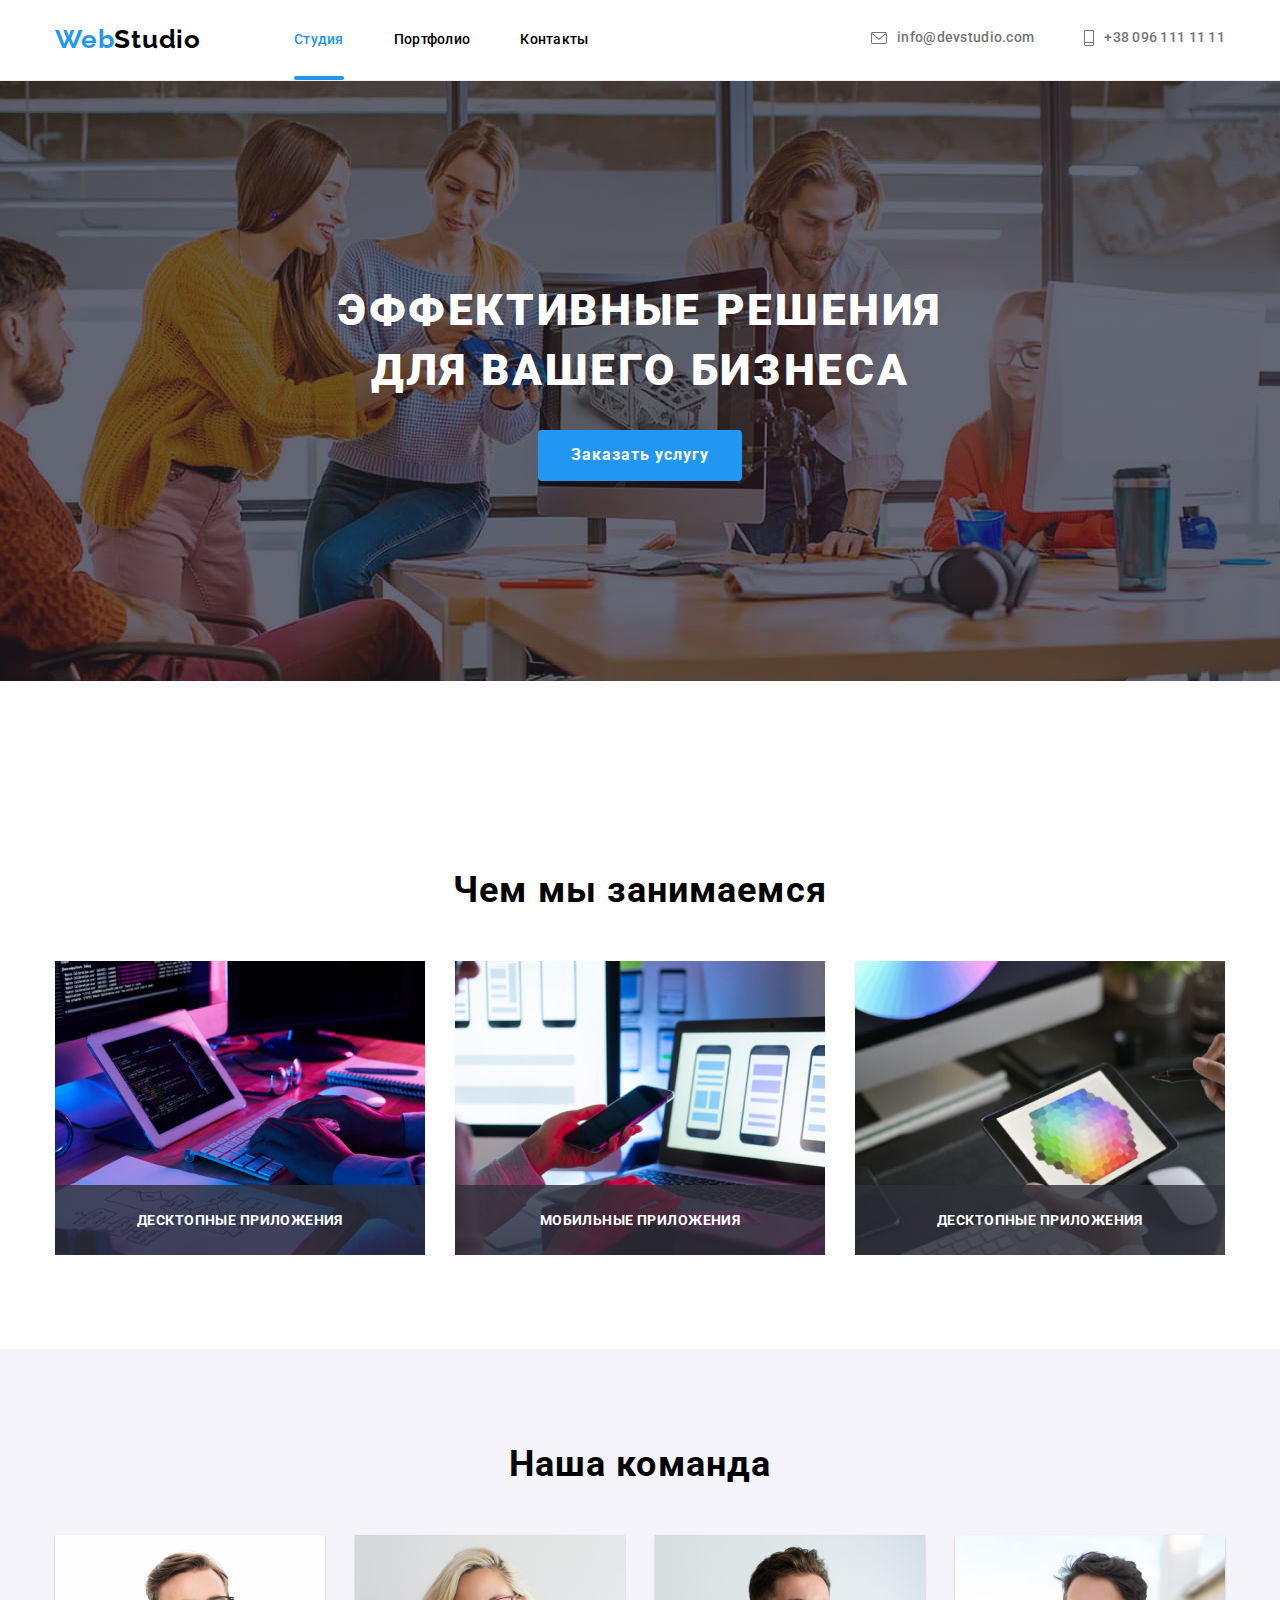
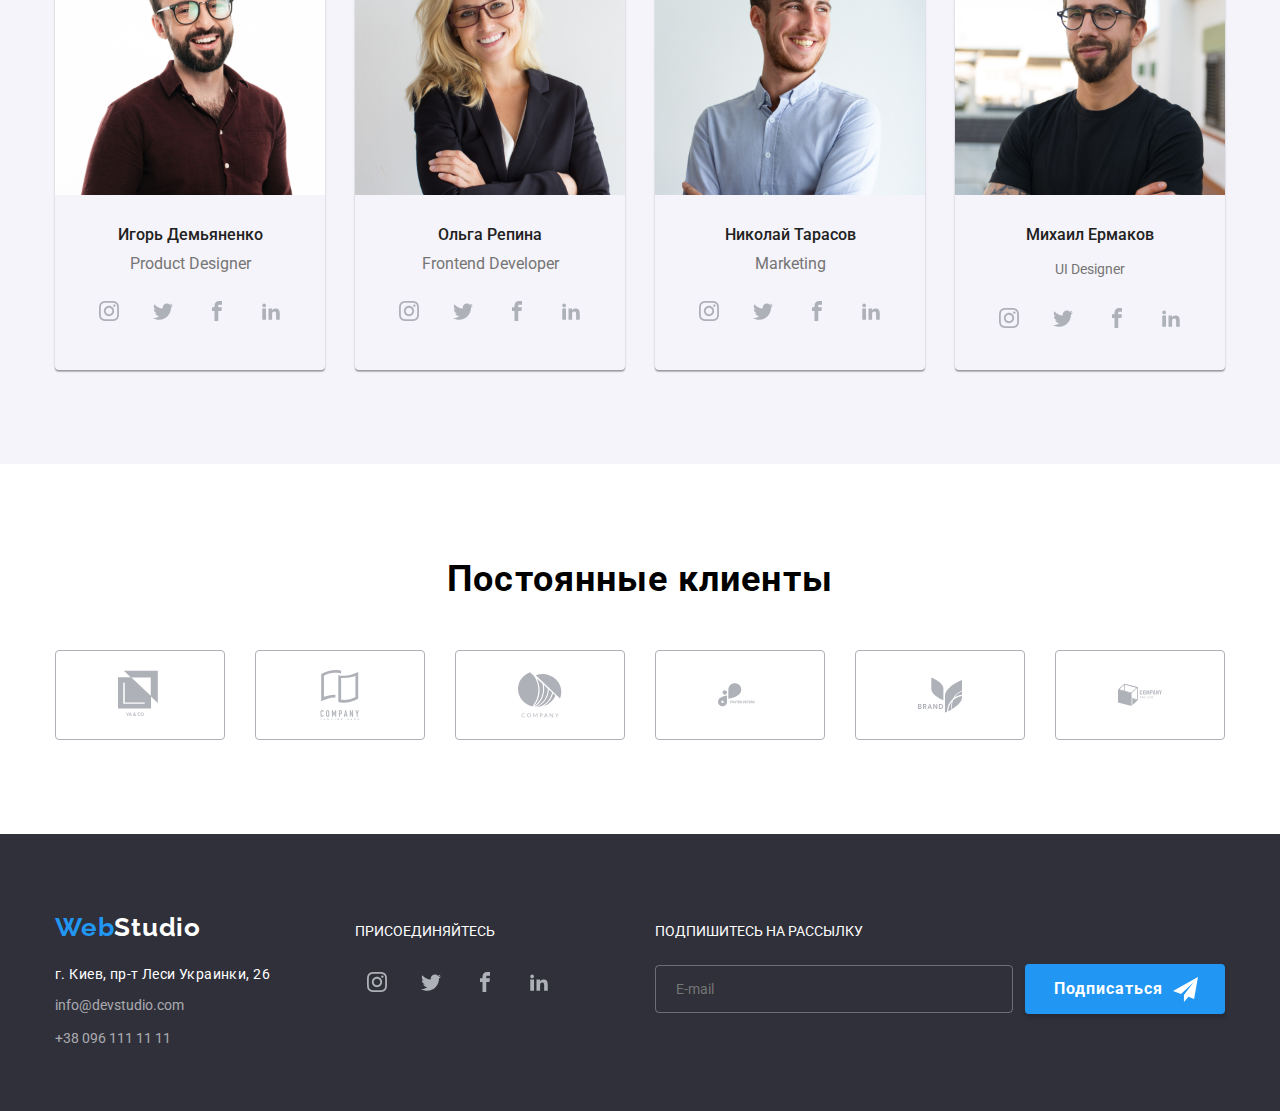
==== index.html @ 6d21599f "грамматика" ====
<!DOCTYPE html>
<html lang="ru">
  <head>
    <meta charset="UTF-8" />
    <meta name="viewport" content="width=device-width, initial-scale=1.0" />
    <title>Document</title>

    <link
      href="https://fonts.googleapis.com/css2?family=Raleway:wght@700&family=Roboto:wght@400;500;700;900&display=swap"
      rel="stylesheet"
    />

    <link
      rel="stylesheet"
      href="https://cdnjs.cloudflare.com/ajax/libs/modern-normalize/1.0.0/modern-normalize.min.css"
    />
    <link rel="stylesheet" href="css/styles.css" />
  </head>

  <body class="page">
    <!--Шапка сайта-->
    <header class="page-header">
      <div class="container flexbox">
        <nav class="main-nav">
          <a href="./index.html" class="logo"
            ><span class="logo-header">Web</span>Studio</a
          >

          <ul class="site-nav list">
            <li class="item">
              <a href="./index.html" class="link current">Студия</a>
            </li>
            <li class="item">
              <a href="./portfolio.html" class="link">Портфолио</a>
            </li>
            <li class="item"><a href="" class="link">Контакты</a></li>
          </ul>
        </nav>

        <ul class="site-info list">
          <li class="item">
            <a href="mailto:info@devstudio.com" class="link post">
              <svg class="icon-e-mail">
                <use href="./css/svg-icons/symbol-defs.svg#icon-post"></use>
              </svg>
              info@devstudio.com
            </a>
          </li>
          <li class="item">
            <a href="tel:+38-096-111-11-11" class="link telephon">
              <svg class="tel-number">
                <use href="./css/svg-icons/symbol-defs.svg#icon-telefon"></use>
              </svg>
              +38 096 111 11 11
            </a>
          </li>
        </ul>
      </div>
    </header>

    <div class="container"></div>

    <!--Герой-->
    <div class="hero-bg">
      <section class="hero">
        <h1 class="hero-title">
          Эффективные решения <br />
          для вашего бизнеса
        </h1>
        <button data-modal-open type="button" class="button">
          Заказать услугу
        </button>
      </section>
    </div>

    <!--Преимущества-->
    <section class="section feature">
      <div class="container">
        <h2 class="section-title hidden">Особенности</h2>

        <ul class="list feature-list flexbox">
          <li class="item description icon-antenna">
            <h3 class="title">Внимание к деталям</h3>
            <p class="text">
              Идейные соображения, а также начало повседневной работы по
              формированию позиции
            </p>
          </li>
          <li class="item description icon-clock">
            <h3 class="title">Пунктуальность</h3>
            <p class="text">
              Задача организации, в особенности же рамки и место обучения кадров
              влечет за собой.
            </p>
          </li>
          <li class="item description icon-diagram">
            <h3 class="title">Планирование</h3>
            <p class="text">
              Равным образом консультация с широким активом в значительной
              степени обуславливает.
            </p>
          </li>
          <li class="item description icon-astronaut">
            <h3 class="title">Современные технологии</h3>
            <p class="text">
              Значимость этих проблем настолько очевидна, что реализация
              плановых заданий
            </p>
          </li>
        </ul>
      </div>
    </section>

    <!--Работники-->
    <section class="section work">
      <div class="container">
        <h2 class="section-title our-work">Чем мы занимаемся</h2>
        <ul class="list flexbox content-box">
          <li class="work-photo">
            <article class="product">
              <div class="product-thumb">
                <img
                  src="./images/box1.jpg"
                  alt="Человек за ноутбуком"
                  width="370"
                />
                <div class="work-actions">
                  <p class="work-style">десктопные приложения</p>
                </div>
              </div>
            </article>
          </li>
          <li class="work-photo">
            <article class="product">
              <div class="product-thumb">
                <img
                  src="./images/box2.jpg"
                  alt="Человек с мобильным приложением"
                  width="370"
                />
                <div class="work-actions">
                  <p class="work-style">мобильные приложения</p>
                </div>
              </div>
            </article>
          </li>
          <li class="work-photo">
            <article class="product">
              <div class="product-thumb">
                <img
                  src="./images/box3.jpg"
                  alt="Человек с планшетом"
                  width="370"
                />
                <div class="work-actions">
                  <p class="work-style">десктопные приложения</p>
                </div>
              </div>
            </article>
          </li>
        </ul>
      </div>
    </section>

    <section class="section team">
      <div class="container">
        <h2 class="section-title">Наша команда</h2>
        <ul class="list feature-list-workers flexbox">
          <li class="item">
            <img src="./images/Igor.png" alt="Фото Игоря" width="270" />
            <h3 class="title">Игорь Демьяненко</h3>
            <p class="text">Product Designer</p>
            <ul class="list flexbox social-list">
              <li class="item">
                <a href="" class="link" aria-label="instagram">
                  <svg class="icon">
                    <use
                      href="./css/social-svg/symbol-defs.svg#icon-instagram"
                    ></use>
                  </svg>
                </a>
              </li>

              <li class="item">
                <a href="" class="link" aria-label="instagram">
                  <svg class="icon">
                    <use
                      href="./css/social-svg/symbol-defs.svg#icon-twitter"
                    ></use>
                  </svg>
                </a>
              </li>

              <li class="item">
                <a href="" class="link" aria-label="instagram">
                  <svg class="icon">
                    <use
                      href="./css/social-svg/symbol-defs.svg#icon-facebook"
                    ></use>
                  </svg>
                </a>
              </li>
              <li class="item">
                <a href="" class="link" aria-label="instagram">
                  <svg class="icon">
                    <use
                      href="./css/social-svg/symbol-defs.svg#icon-linkedin2"
                    ></use>
                  </svg>
                </a>
              </li>
            </ul>
          </li>

          <li class="item">
            <img src="./images/Olga.png" alt="Фото Ольги" width="270" />
            <h3 class="title">Ольга Репина</h3>
            <p class="text workers">Frontend Developer</p>
            <ul class="list flexbox social-list">
              <li class="item">
                <a href="" class="link icons" aria-label="instagram">
                  <svg class="icon">
                    <use
                      href="./css/social-svg/symbol-defs.svg#icon-instagram"
                    ></use>
                  </svg>
                </a>
              </li>

              <li class="item">
                <a href="" class="link" aria-label="instagram">
                  <svg class="icon">
                    <use
                      href="./css/social-svg/symbol-defs.svg#icon-twitter"
                    ></use>
                  </svg>
                </a>
              </li>

              <li class="item">
                <a href="" class="link" aria-label="instagram">
                  <svg class="icon">
                    <use
                      href="./css/social-svg/symbol-defs.svg#icon-facebook"
                    ></use>
                  </svg>
                </a>
              </li>
              <li class="item">
                <a href="" class="link" aria-label="instagram">
                  <svg class="icon">
                    <use
                      href="./css/social-svg/symbol-defs.svg#icon-linkedin2"
                    ></use>
                  </svg>
                </a>
              </li>
            </ul>
          </li>

          <li class="item">
            <img src="./images/Nikolaj.png" alt="Фото Николая" width="270" />
            <h3 class="title">Николай Тарасов</h3>
            <p class="text">Marketing</p>
            <ul class="list flexbox social-list">
              <li class="item">
                <a href="" class="link" aria-label="instagram">
                  <svg class="icon">
                    <use
                      href="./css/social-svg/symbol-defs.svg#icon-instagram"
                    ></use>
                  </svg>
                </a>
              </li>

              <li class="item">
                <a href="" class="link" aria-label="instagram">
                  <svg class="icon">
                    <use
                      href="./css/social-svg/symbol-defs.svg#icon-twitter"
                    ></use>
                  </svg>
                </a>
              </li>

              <li class="item">
                <a href="" class="link" aria-label="instagram">
                  <svg class="icon">
                    <use
                      href="./css/social-svg/symbol-defs.svg#icon-facebook"
                    ></use>
                  </svg>
                </a>
              </li>
              <li class="item">
                <a href="" class="link" aria-label="instagram">
                  <svg class="icon">
                    <use
                      href="./css/social-svg/symbol-defs.svg#icon-linkedin2"
                    ></use>
                  </svg>
                </a>
              </li>
            </ul>
          </li>

          <li class="item">
            <img src="./images/Mihail.png" alt="Фото Михаила" width="270" />
            <h3 class="title">Михаил Ермаков</h3>
            <p>UI Designer</p>
            <ul class="list flexbox social-list">
              <li class="item">
                <a href="" class="link" aria-label="instagram">
                  <svg class="icon">
                    <use
                      href="./css/social-svg/symbol-defs.svg#icon-instagram"
                    ></use>
                  </svg>
                </a>
              </li>

              <li class="item">
                <a href="" class="link" aria-label="instagram">
                  <svg class="icon">
                    <use
                      href="./css/social-svg/symbol-defs.svg#icon-twitter"
                    ></use>
                  </svg>
                </a>
              </li>

              <li class="item">
                <a href="" class="link" aria-label="instagram">
                  <svg class="icon">
                    <use
                      href="./css/social-svg/symbol-defs.svg#icon-facebook"
                    ></use>
                  </svg>
                </a>
              </li>
              <li class="item">
                <a href="" class="link" aria-label="instagram">
                  <svg class="icon">
                    <use
                      href="./css/social-svg/symbol-defs.svg#icon-linkedin2"
                    ></use>
                  </svg>
                </a>
              </li>
            </ul>
          </li>
        </ul>
      </div>
    </section>

    <!--логотипы клиентов-->
    <section class="section clients">
      <div class="container">
        <h2 class="section-title our-work">Постоянные клиенты</h2>
        <ul class="list flexbox clients-list">
          <li class="item">
            <a href="" class="link">
              <svg class="icon" width="44" height="50">
                <use href="./css/svg-icons/symbol-defs.svg#icon-yaco1"></use>
              </svg>
            </a>
          </li>

          <li class="item">
            <a href="" class="link">
              <svg class="icon" width="44" height="50">
                <use
                  href="./css/svg-icons/symbol-defs.svg#icon-tagline-here2"
                ></use>
              </svg>
            </a>
          </li>

          <li class="item">
            <a href="" class="link">
              <svg class="icon" width="44" height="50">
                <use href="./css/svg-icons/symbol-defs.svg#icon-company3"></use>
              </svg>
            </a>
          </li>

          <li class="item">
            <a href="" class="link">
              <svg class="icon" width="44" height="50">
                <use
                  href="./css/svg-icons/symbol-defs.svg#icon-foster-peters4"
                ></use>
              </svg>
            </a>
          </li>

          <li class="item">
            <a href="" class="link">
              <svg class="icon" width="44" height="50">
                <use href="./css/svg-icons/symbol-defs.svg#icon-brand5"></use>
              </svg>
            </a>
          </li>

          <li class="item">
            <a href="" class="link">
              <svg class="icon" width="44" height="50">
                <use
                  href="./css/svg-icons/symbol-defs.svg#icon-tag-line6"
                ></use>
              </svg>
            </a>
          </li>
        </ul>
      </div>
    </section>

    <!-- Футер -->
    <footer class="page-footer">
      <div class="container flexbox">
        <div class="footer-info">
          <a class="link footer-logo" href="./index.html"
            ><span class="logo-header">Web</span>Studio</a
          >

          <address class="footer-address">
            <p class="adres">г. Киев, пр-т Леси Украинки, 26</p>

            <ul class="adres-nav list">
              <li class="item">
                <a href="info@devstudio.com" class="link">info@devstudio.com</a>
              </li>
              <li class="item">
                <a href="tel:+38-096-111-11-11" class="link"
                  >+38 096 111 11 11</a
                >
              </li>
            </ul>
          </address>
        </div>

        <div class="footer-social">
          <p class="text">присоединяйтесь</p>
          <ul class="list flexbox social-list">
            <li class="item">
              <a href="" class="link" aria-label="instagram">
                <svg class="icon">
                  <use
                    href="./css/social-svg/symbol-defs.svg#icon-instagram"
                  ></use>
                </svg>
              </a>
            </li>

            <li class="item">
              <a href="" class="link" aria-label="instagram">
                <svg class="icon">
                  <use
                    href="./css/social-svg/symbol-defs.svg#icon-twitter"
                  ></use>
                </svg>
              </a>
            </li>

            <li class="item">
              <a href="" class="link" aria-label="instagram">
                <svg class="icon">
                  <use
                    href="./css/social-svg/symbol-defs.svg#icon-facebook"
                  ></use>
                </svg>
              </a>
            </li>
            <li class="item">
              <a href="" class="link" aria-label="instagram">
                <svg class="icon">
                  <use
                    href="./css/social-svg/symbol-defs.svg#icon-linkedin2"
                  ></use>
                </svg>
              </a>
            </li>
          </ul>
        </div>

        <div class="footer-sighning">
          <p class="text subscription">подпишитесь на рассылку</p>
          <div class="form-footer">
            <div class="form-window">
              <label for="mail" class="form-label-footer"></label>
              <input
                type="email"
                name="mail"
                id="mail"
                placeholder="E-mail"
                class="form-input-footer"
              />
            </div>

            <div class="form-button">
              <button type="button" class="sign-in-button">
                Подписаться
                <svg class="form-button-icon" width="24" height="24">
                  <use
                    href="./css/svg-icons/symbol-defs-vect.svg#icon-icon-send"
                  ></use>
                </svg>
              </button>
            </div>
          </div>
        </div>
      </div>
    </footer>

    <div class="backdrop is-hidden" data-modal>
      <div class="modal">
        <form class="form js-speaker-form">
          <p class="modal-top">Oставьте свои данные, мы вам перезвоним</p>
          <div class="form-field">
            <label for="name" class="form-label">Имя</label>
            <input class="form-input" type="text" name="name" id="name" />
            <svg class="icon-modal" width="18" height="18">
              <use
                href="./css/svg-icons/symbol-defs-vect.svg#icon-Vector"
              ></use>
            </svg>
          </div>

          <div class="form-field">
            <label for="tel" class="form-label">Телефон</label>
            <input class="form-input" type="tel" name="tel" id="tel" />
            <svg class="icon-modal" width="18" height="18">
              <use
                href="./css/svg-icons/symbol-defs-vect.svg#icon-Vector-1"
              ></use>
            </svg>
          </div>

          <div class="form-field">
            <label for="mail" class="form-label">Почта</label>
            <input class="form-input" type="email" name="mail" id="email" />
            <svg class="icon-modal" width="18" height="18">
              <use
                href="./css/svg-icons/symbol-defs-vect.svg#icon-Vector-2"
              ></use>
            </svg>
          </div>

          <div class="form-field">
            <label for=" ">Комментарий</label>
            <textarea
              class="modal-form-textarea form-input"
              name="comment"
              id="comment"
              rows="10"
              placeholder="Введите текст"
            ></textarea>
          </div>

          <div class="policy-style" checkbox>
            <input type="checkbox" name="" id="policy" />
            <label class="form-label" for="policy"
              >Соглашаюсь с рассылкой и принимаю
              <a class="modal-link" href="">Условия договора</a>
              <span class="check-box"></span>
            </label>
          </div>

          <div class="mod-but">
            <button class="button-modal" type="submit">Отправить</button>
          </div>
        </form>
        <button class="button" data-modal-close>
          <svg class="icon" width="11" height="11">
            <use
              href="./css/svg-icons/symbol-defs-close.svg#icon-close-black-18dp-2-1"
            ></use>
          </svg>
        </button>
      </div>
    </div>

    <script src="./js/modal.js"></script>
  </body>
</html>
---- css/styles.css ----
:root {
  --primary-text-color: #757575;
  --title-text-color: #000000;
  --accent-color: #2196f3;
  --main-title-text-color: #ffffff;
  --button-color-secondary: #212121;
  --button-bg-color: #f5f4fa;
  --footer-bg-color: #2f303a;
  --client-logo: #afb1b8;
  --border-color: #eeccee;
  --timing-function: cubic-bezier(0.4, 0, 0.2, 1);
}

body {
  color: var(--primary-text-color);
  background-color: var(--main-title-text-color);

  font-family: Roboto, sans-serif;
  font-size: 14px;
  line-height: 1.71;
}

ul {
  list-style: none;
}

*,
::after,
::before {
  box-sizing: border-box;
}

/* цвет основного текста #000 */

/* вторичный цвет текста #757575 */

/* белый #FFFFFF  */

/* акцент #2196F3 */

/* вторичный цвет фона #F5F4FA */

.container {
  margin-left: auto;
  margin-right: auto;
  width: 1200px;
  /* outline: 2px solid tomato; */
  padding-left: 15px;
  padding-right: 15px;
}

/* .container .main-nav {
  padding-top: 24px;
  padding-bottom: 25px;
} */
.flexbox {
  display: flex;
}
/* Page header */

.page-header {
  background-color: #fff;
  font-weight: 500;
  line-height: 1.14;
  letter-spacing: 0.02em;
  border-bottom: 1px solid #ececec;
}

.page-header .flexbox {
  justify-content: flex-end;
  align-items: center;
}

/* Main nav */

.main-nav {
  display: flex;
  align-items: center;
  margin-right: auto;
}

/* Logo */

.logo {
  color: var(--title-text-color);
  font-family: Raleway, cursive;

  font-weight: 700;
  font-size: 26px;
  line-height: 1.2;
  letter-spacing: 0.03em;
  text-decoration: none;
}
.logo-header {
  color: var(--accent-color);
}

.logo {
  margin-right: 93px;
}

button {
  font-family: inherit;
}
/* навигация по сайту */

.site-nav {
  display: flex;
}

.main-nav {
  display: flex;
}

.site-nav .link {
  color: var(--title-text-color);

  font-style: 400;
  font-weight: 500;
  font-size: 14px;
  line-height: 1.14;
  letter-spacing: 0.02em;
  text-decoration: none;

  display: block;
  padding-top: 32px;
  padding-bottom: 32px;

  position: relative;
}

.site-info .link {
  color: var(--primary-text-color);
  text-decoration: none;
}

.site-nav {
  display: flex;
}

.site-nav .item {
  margin-right: 50px;
}

.site-nav .item:last-child {
  margin-right: 0px;
}

/* Подстветка текущей страницы */
.site-nav .link.current {
  color: var(--accent-color);
}

.site-info .list {
  padding: 0;
  margin: 0;
  list-style: none;
}

.site-info {
  display: flex;
}

.site-info .item {
  margin-right: 50px;
}

.site-info .item:last-child {
  margin-left: 0px;
  margin-right: 0;
}
/* Hero */

.hero {
  text-align: center;
  display: flex;
  flex-direction: column;
  align-items: center;
  justify-content: center;

  /* background-color: var(--footer-bg-color); */

  text-transform: uppercase;
}

.hero-bg .hero {
  background-image: linear-gradient(
      to right,
      rgba(47, 48, 58, 0.4),
      rgba(47, 48, 58, 0.4)
    ),
    url(../css/css-images/Img-hover.jpg);
  background-repeat: no-repeat;
  background-position: center;
  height: 600px;
  max-width: 1600px;
  margin-right: auto;
  margin-left: auto;
}

.hero-title {
  color: var(--main-title-text-color);

  font-style: 400;
  font-weight: 900;
  font-size: 44px;
  line-height: 1.36;
  text-align: center;
  letter-spacing: 0.06em;

  margin-top: 0;
  margin-bottom: 30px;
}

/* Section */

/* подсветка синим при наведении */
.site-nav .link:hover,
.site-nav .link:focus,
.site-info .link:hover,
.site-info .link:focus,
.adres-nav .link:hover,
.adres-nav .link:focus {
  color: var(--accent-color);
}

.team {
  padding-top: 93px;
  padding-bottom: 94px;
}

.section-title {
  color: var(--title-text-color);

  font-weight: 700;
  font-size: 36px;
  line-height: 1.17;
  text-align: center;
  letter-spacing: 0.03em;

  margin-bottom: 50px;
  margin-top: 0;
}

.section-links {
  color: var(--title-text-color);

  font-weight: 700;
  font-size: 18px;
  line-height: 2;
  letter-spacing: 0.06em;
}

img {
  display: block;
  max-width: 100%;
  height: auto;
}

.work {
  font-style: normal;
  font-weight: normal;
  font-size: 16px;
  line-height: 1.88;
  letter-spacing: 0.03em;

  /* padding-top: 93px; */
  /* padding-bottom: 94px; */
}

.content-box .work-photo {
  flex-basis: calc((100% - 3 * 30px) / 3);
  margin-right: 30px;
}

.our-work {
  margin-bottom: 50px;
}
.content-box .work-photo:not(:last-child) {
  margin-right: 30px;
}
/* Features */

.feature-list .title {
  color: var(--title-text-color);

  font-weight: 700;
  font-size: 14px;
  line-height: 1.14;
  letter-spacing: 0.03em;

  /* margin-top: 0;
  margin-bottom: 10; */
}

.feature-list .link {
  color: var(--primary-text-color);
}

.feature-list .text {
  font-size: 14px;
  line-height: 1.7;
  letter-spacing: 0.03em;
}

.section.feature {
  padding-top: 94px;
  padding-bottom: 0;
}

.feature-list .item {
  flex-basis: calc((100% - 3 * 30px) / 4);
}

.feature-list .title {
  margin-top: 30px;
  margin-bottom: 10px;
}

.feature-list .item:not(:last-child) {
  margin-right: 30px;
}

/* Кнопка */

.button {
  color: var(--main-title-text-color);
  background-color: var(--accent-color);

  font-weight: 700;
  font-size: 16px;
  line-height: 1.8;
  text-align: center;
  letter-spacing: 0.06em;
  text-decoration: none;

  border-radius: 4px;
  padding: 10px 32px;
  min-width: 200;
  border: 1px solid transparent;
}

/* Кнопки на странице Портфолио */
.button.link {
  color: var(--button-color-secondary);
  background-color: var(--button-bg-color);

  font-weight: 500;
  font-size: 16px;
  line-height: 1.6;
  text-align: center;
  letter-spacing: 0.03em;
  cursor: pointer;
}

/* Наша команда */

.section.team {
  text-align: center;
}

.team {
  background-color: var(--button-bg-color);
}

.button.link:hover,
.button.link:focus,
.button-modal.link:hover,
.button-modal.link:focus {
  color: var(--main-title-text-color);
  background-color: var(--accent-color);
}

/* Фуутер */

.footer-contacts .link {
  display: inline-block;
  /* margin-top: 9px; */
  color: rgba(255, 255, 255, 0.6);
}

.page-footer {
  background-color: var(--footer-bg-color);
  padding-top: 60px;
  padding-bottom: 60px;
}

.page-footer .flexbox {
  align-items: baseline;
}

.footer-logo {
  color: var(--main-title-text-color);
  font-family: Raleway, cursive;
  font-weight: 700;
  font-size: 26px;
  line-height: 1.2;
  letter-spacing: 0.03em;
  text-decoration: none;
}

.logo-header {
  color: var(--accent-color);
}

.footer-address .adres {
  color: var(--main-title-text-color);
  font-weight: normal;
  font-size: 14px;
  line-height: 21px;
  letter-spacing: 0.03em;
  font-style: normal;
}

.adres-nav .link {
  color: rgba(255, 255, 255, 0.6);
  text-decoration: none;
  font-style: normal;
}

.adres-nav .item {
  margin-top: 9px;
}

.hidden {
  display: none;
}

.footer-address {
  margin-top: 20px;
  font-style: normal;
}

.footer-info {
  width: 270px;
  margin-right: 70px;
}

.footer-address .link {
  display: inline-block;
  /* margin-top: 9px; */
}

.footer-address .text {
  margin: 0;
}

.footer-address .adres {
  margin: 0;
}
/* Portfolio */

.portfolio-nav {
  display: flex;
  justify-content: center;
  margin-bottom: 50px;
}

.buttoms {
  margin-bottom: 50px;
}

.section.buttoms {
  padding-top: 0;
  padding-bottom: 0;
}

.portfol {
  display: flex;
  flex-wrap: wrap;
}

.portfol-link {
  padding: 0;
  margin: 0;
  list-style: none;
}

.portfol .item {
  flex-basis: calc((100% - 2 * 30px) / 3);
  margin-right: 30px;
  margin-bottom: 30px;
}

.card-content {
  padding: 20px 24px;
  border-right: 1px solid #eeeeee;
  border-bottom: 1px solid #eeeeee;
  border-left: 1px solid #eeeeee;
}

.section {
  padding-top: 94px;
  padding-bottom: 94px;
}

.portfol .item:nth-child(3n) {
  margin-right: 0;
}

.list {
  padding: 0;
  margin: 0;
  list-style: none;
}

.portfolio-nav .item:not(:last-child) {
  margin-right: 8px;
}

.portfol .text {
  margin: 0;
  color: var(--second-text-color);
  font-size: 16px;
  line-height: 1.87;
}

.portfol .section-links {
  margin-top: 0;
  margin-bottom: 4px;
  color: var(--button-color-secondary);
  font-size: 18px;
  line-height: 2;
  letter-spacing: 0.06em;
}

/* Оформительный контент */
.item.description::before {
  display: block;
  content: "";
  height: 120px;
  background-size: 70px;
  background-repeat: no-repeat;
  background-position: center;
  background-color: var(--button-bg-color);
}

.icon-antenna::before {
  background-image: url(../css/svg-icons/antenna.svg);
}

.icon-clock::before {
  background-image: url(../css/svg-icons/clock.svg);
}

.icon-diagram::before {
  background-image: url(../css/svg-icons/diagram.svg);
}

.icon-astronaut::before {
  background-image: url(../css/svg-icons/astronaut.svg);
}

.post {
  display: inline-flex;
  align-items: center;
}
.icon-e-mail {
  width: 16px;
  height: 12px;
  fill: var(--primary-text-color);
  margin-right: 10px;
}

.site-info .post:hover .icon-e-mail {
  fill: var(--accent-color);
}

.telephon {
  display: inline-flex;
  align-items: center;
}

.tel-number {
  width: 10px;
  height: 16px;
  fill: var(--primary-text-color);
  margin-right: 10px;
}

.site-info .telephon:hover .tel-number {
  fill: var(--accent-color);
}

/* Наши клиенты */

.clients-list .link {
  display: flex;
  justify-content: center;
  align-items: center;
  height: 90px;
  border: 1px solid #afb1b8;
  border-radius: 4px;
}

.clients-list .link:hover,
.clients-list .link:focus {
  border-color: var(--accent-color);
}

.icon {
  --color1: var(--client-logo);
}

.icon:hover {
  --color2: var(--accent-color);
  --color1: var(--accent-color);
}

.feature-list .item:not(:last-child),
.examples-list .item:not(:last-child),
.team .item:not(:last-child),
.clients-list .item:not(:last-child) {
  margin-right: 30px;
}

.clients-list .item {
  flex-basis: calc((100% - 5 * 30px) / 6);
}

/* социальные сети */

.feature-list-workers > .item {
  flex-basis: calc((100% - 3 * 30px) / 4);
  border-radius: 0px 0px 4px 4px;
  box-shadow: 0px 1px 3px rgba(0, 0, 0, 0.12), 0px 1px 1px rgba(0, 0, 0, 0.14),
    0px 2px 1px rgba(0, 0, 0, 0.2);
  background-color: var(--main-bg-color);
}

.feature-list-workers .title {
  margin-top: 30px;
  margin-bottom: 10px;
  font-weight: 500;
  font-size: 16px;
  line-height: 1.19;
  color: var(--button-color-secondary);
}

.feature-list-workers .text {
  margin-top: 0;
  margin-bottom: 16px;
  color: var(--second-text-color);
  font-size: 16px;
  line-height: 1.19;
}

.social-list .link {
  display: flex;
  justify-content: center;
  align-items: center;
  width: 44px;
  height: 44px;
  border-radius: 50%;
}

.social-list .icon {
  width: 20px;
  height: 20px;
  fill: #afb1b8;
  transition: fill 250ms var(--timing-function);
}

.link .icons {
  fill: var(--client-logo);
  transition: background-color 250ms var(--timing-function);
} 

.social-list .link:hover .icon {
  fill: var(--main-title-text-color);
}

.social-list .link:hover {
  background-color: var(--accent-color);
}

.social-list .item:not(:last-child) {
  margin-right: 10px;
}

.feature-list-workers .social-list {
  margin-bottom: 30px;
  justify-content: center;
}

/* footer social */

.footer-social .text {
  display: block;
  margin-bottom: 20px;
  line-height: 1.14;
  text-transform: uppercase;
  color: var(--main-title-text-color);
}

.footer-social:not(:last-child) {
  margin-right: 70px;
}

.footer-social {
  width: 270px;
    margin-right: 70px;
}
}

.footer-social .link {
  background-color: rgba(255, 255, 255, 0.1);
  transition-timing-function: cubic-bezier(0.4, 0, 0.2, 1);
}

.form-input {
        width: 448px;
    height: 40px;
    border: 1px solid rgba(33, 33, 33, 0.2);
    box-sizing: border-box;
    border-radius: 4px;
    margin-bottom: 14px;
    padding-left: 42px;
    outline: none;
}

.form-label {
        margin-bottom: 4px;
    font-family: Roboto;
    font-style: normal;
    font-weight: normal;
    font-size: 12px;
    /* line-height: 14px; */
    letter-spacing: 0.01em;
    color: #757575;
}



.sign-in-button {
    height: 50px;
    width: 200px;
    display: flex;
    align-items: center;
    text-align: center;
    font-family: Roboto;
    font-style: normal;
    font-weight: bold;
    font-size: 16px;
    line-height: 1.9;
    letter-spacing: 0.06em;
    color: #ffffff;
    background-color: var(--accent-color);
    padding-left: 29px;
    box-shadow: 0px 4px 4px rgba(0, 0, 0, 0.15);
    border-radius: 4px;
    border: none;
}



.link {
  text-decoration: none;
  transition-duration: 250ms;
  /* transition-property: background-color; */
}

.portfol .item:hover {
  box-shadow: 0px 1px 1px rgba(0, 0, 0, 0.12), 0px 4px 4px rgba(0, 0, 0, 0.06),
    1px 4px 6px rgba(0, 0, 0, 0.16);
}

.adres-nav .link:hover {
  fill: var(--accent-color);
}

/*  Позиционирование студия*/

.work-actions {
  font-family: Roboto;
  font-style: normal;
  font-weight: bold;
  font-size: 14px;
  line-height: 16px;
  text-align: center;
  letter-spacing: 0.03em;
  text-transform: uppercase;

  color: #ffffff;
  position: absolute;
  width: 370px;
  padding: 27px;

  background-image: linear-gradient(
    to right,
    rgba(47, 48, 58, 0.8),
    rgba(47, 48, 58, 0.8)
  );
}

.work-style {
  margin: 0;
}

.product {
  position: relative;
  width: 370px;
}

.work-actions {
  position: absolute;
  right: 0;
  bottom: 0;
}

.product-thumb {
  position: relative;
  overflow: hidden;
}

/* Portfolio */

.description {
  position: absolute;
  top: 0;
  left: 0;
  font-size: 18px;
  line-height: 28px;
  letter-spacing: 0.03em;
  color: #ffffff;
  width: 100%;
  height: 100%;
  background-color: rgba(33, 150, 243, 0.9);
  padding-top: 63px;
  padding-bottom: 63px;
  padding-left: 24px;
  padding-right: 24px;
  opacity: 0;

  transform: translateY(100%);
  transition: transform 250ms var(--timing-function);
}

.portfol .link:hover .description,
.portfol .link:focus .description {
  transform: translateY(0);
}

.portfolio-hover:hover .description {
  opacity: 1;
  transition: 250ms;
}

.portfolio-hover .product-thumb::before {
  position: absolute;
  content: "";

  opacity: 0;
}

/* модальное окно */

.backdrop {
  position: fixed;
  top: 0;
  left: 0;
  width: 100%;
  height: 100%;
  background-color: rgba(0, 0, 0, 0.2);
  transition: opacity 0.25s cubic-bezier(0.4, 0, 0.2, 1);
}

.modal {
  position: absolute;
  top: 50%;
  left: 50%;
  transform: translate(-50%, -50%);

  min-height: 528px;
  min-width: 581px;
  background-color: #ffffff;
  box-shadow: 0px 1px 3px rgba(0, 0, 0, 0.12), 0px 1px 1px rgba(0, 0, 0, 0.14),
    0px 2px 1px rgba(0, 0, 0, 0.2);
  border-radius: 4px;

  transform: translate(-50%, -50%) scale(1);
  transition: transform 250ms var(--timing-function);
}

/* кнопка закрытия модального окна */
.modal .button {
  position: absolute;
  top: 8px;
  right: 8px;
  padding: 0;
  width: 30px;
  height: 30px;
  border: 1px solid rgba(0, 0, 0, 0.1);
  border-radius: 50%;
  background-color: var(--main-bg-color);
}

.backdrop.is-hidden {
  opacity: 0;
  pointer-events: none;
}

.description .overlay-text {
  margin: 0;
  font-size: 18px;
  line-height: 1.56;
  color: var(--main-title-text-color);
}

/* подчеркивание текущей страницы */
.site-nav .current::after {
  position: absolute;
  bottom: 0;
  left: 0;
  content: "";
  width: 100%;
  height: 4px;
  background-color: var(--accent-color);
  border-radius: 2px;
}

.site-nav .current:hover::before {
  display: block;
}

.modal .modal-top {
  height: 23px;
  left: 576px;
  top: 261px;
  font-family: Roboto;

  font-family: Roboto;
  font-style: normal;
  font-weight: bold;
  font-size: 20px;
  line-height: 23px;

  text-align: center;

  color: #212121;

  /* margin-left: 40px;
  margin-right: 40px;
  margin-top: 40px; */
  margin-bottom: 12px;
  margin-top: 40px;
  margin-right: auto;
}

textarea {
  resize: none;
}

.modal-form-textarea {
    height: 120px;
    border: 1px solid rgba(33, 33, 33, 0.2);
    box-sizing: border-box;
    border-radius: 4px;
    resize: none;
    margin-bottom: 20px;
    padding: 12px 16px;
}

.form {
  width: 448px;
  margin-left: auto;
  margin-right: auto;
}

.form-field {
  outline: 1px solid #212121 20%;
  margin-bottom: 10px;
  display: flex;
  flex-direction: column;
  position: relative;
}

.form-field input {
 margin: 0;
  padding: 12px;
  padding-left: 42px;
  border: 1px solid rgba(33, 33, 33, 0.2);
  box-sizing: border-box;
  border-radius: 4px;
}

.form-field label {
  margin-bottom: 4px;
  
}

.form-field input::placeholder {
  color: #757575 50%;
}

.form-field textarea {
  border: 1px solid rgba(33, 33, 33, 0.2);
  box-sizing: border-box;
  border-radius: 4px;
  padding: 16px;
}

.form-field .button {
  display: flex;
  box-shadow: 0px 4px 4px rgba(0, 0, 0, 0.15);

}

.form-button-icon {
    height: 35px;
    width: 35px;
    padding-left: 10px;
    fill: #ffffff;
}

/* стилизация checkbox */

.check-box {
    position: absolute;
    background-image: url(../css/svg-icons/Vector3.svg);
    background-image: url(../css/svg-icons/Vector3-1.svg);
    width: 16px;
    height: 15px;
    left: 30px;
}

/* input[type="checkbox"] {
  width: 16px;
  height: 15px;
} */

.policy-style label {
  font-size: 14px;
  line-height: 24px;
  letter-spacing: 0.03em;

  color: #757575;

  margin-left: 7px;
}

.policy-style {
  display: flex;
  align-items: center;
  margin-bottom: 30px;
}

.check-box {
  position: absolute;
  background-image: url(../images/Vector.svg);
  width: 16px;
  height: 15px;
  left: 30px;
}

.modal-link {
  color: var(--accent-color);
  border-bottom: 1px solid var(--accent-color);
  display: inline-block;
  line-height: 0.85;
}

/* оформление кнопки в модалке */
.button-modal {
  color: var(--main-title-text-color);
  background-color: var(--accent-color);
  font-weight: 700;
  font-size: 16px;
  line-height: 1.8;
  text-align: center;
  letter-spacing: 0.06em;
  text-decoration: none;
  border-radius: 4px;
  padding: 10px 32px;
  min-width: 200;
  border: 1px solid transparent;
  margin-bottom: 40px;
}

.modal .mod-but {
  text-align: center;
}

/* иконки в модальном окне */
.icon-modal {
  position: absolute;
  top: 29px;
  left: 14px;
  height: 18px;
  width: 18px;
  

  display: inline-block;

  transform: translateY(50%);
}


/* ховер форм */

.form-input:focus + .icon-modal {
  fill: var(--accent-color);
}

.form-input:focus {
  border-color: var(--accent-color);
}

.modal-form-textarea:focus {
  border-color: var(--accent-color);
  }

  /* футер подписка на рассылку */
  .footer-sighning {
    margin-top: 12px;
    display: block;
  }
.subscription {
  text-transform: uppercase;
    color: var(--main-title-text-color);
    margin-bottom: 20px;
}


.form-footer {
    display: flex;
    flex-direction: row;
    justify-content: center;
    align-items: baseline;
}

.form-label-footer {
  margin-bottom: 4px;
    font-family: Roboto;
    font-style: normal;
    font-weight: normal;
    font-size: 12px;
    line-height: 14px;
    letter-spacing: 0.01em;
    color: #757575;
}

.form-input-footer {
  height: 48px;
    width: 358px;
    border: 1px solid rgba(255, 255, 255, 0.3);
    border-radius: 4px;
    padding: 0 20px;
    background-color: transparent;
    color: rgba(255, 255, 255, 0.6);
}

.sign-in-button {
    height: 50px;
    width: 200px;
    display: flex;
    align-items: center;
    text-align: center;
    font-family: Roboto;
    font-style: normal;
    font-weight: bold;
    font-size: 16px;
    line-height: 1.9;
    letter-spacing: 0.06em;
    color: #ffffff;
    background-color: var(--accent-color);
    padding-left: 29px;
    box-shadow: 0px 4px 4px rgba(0, 0, 0, 0.15);
    border-radius: 4px;
    border: none;
}

.form-button-icon {
    height: 35px;
    width: 35px;
    padding-left: 10px;
    fill: var(--primary-white-color);
}


.form-window {
    padding-right: 12px;
}
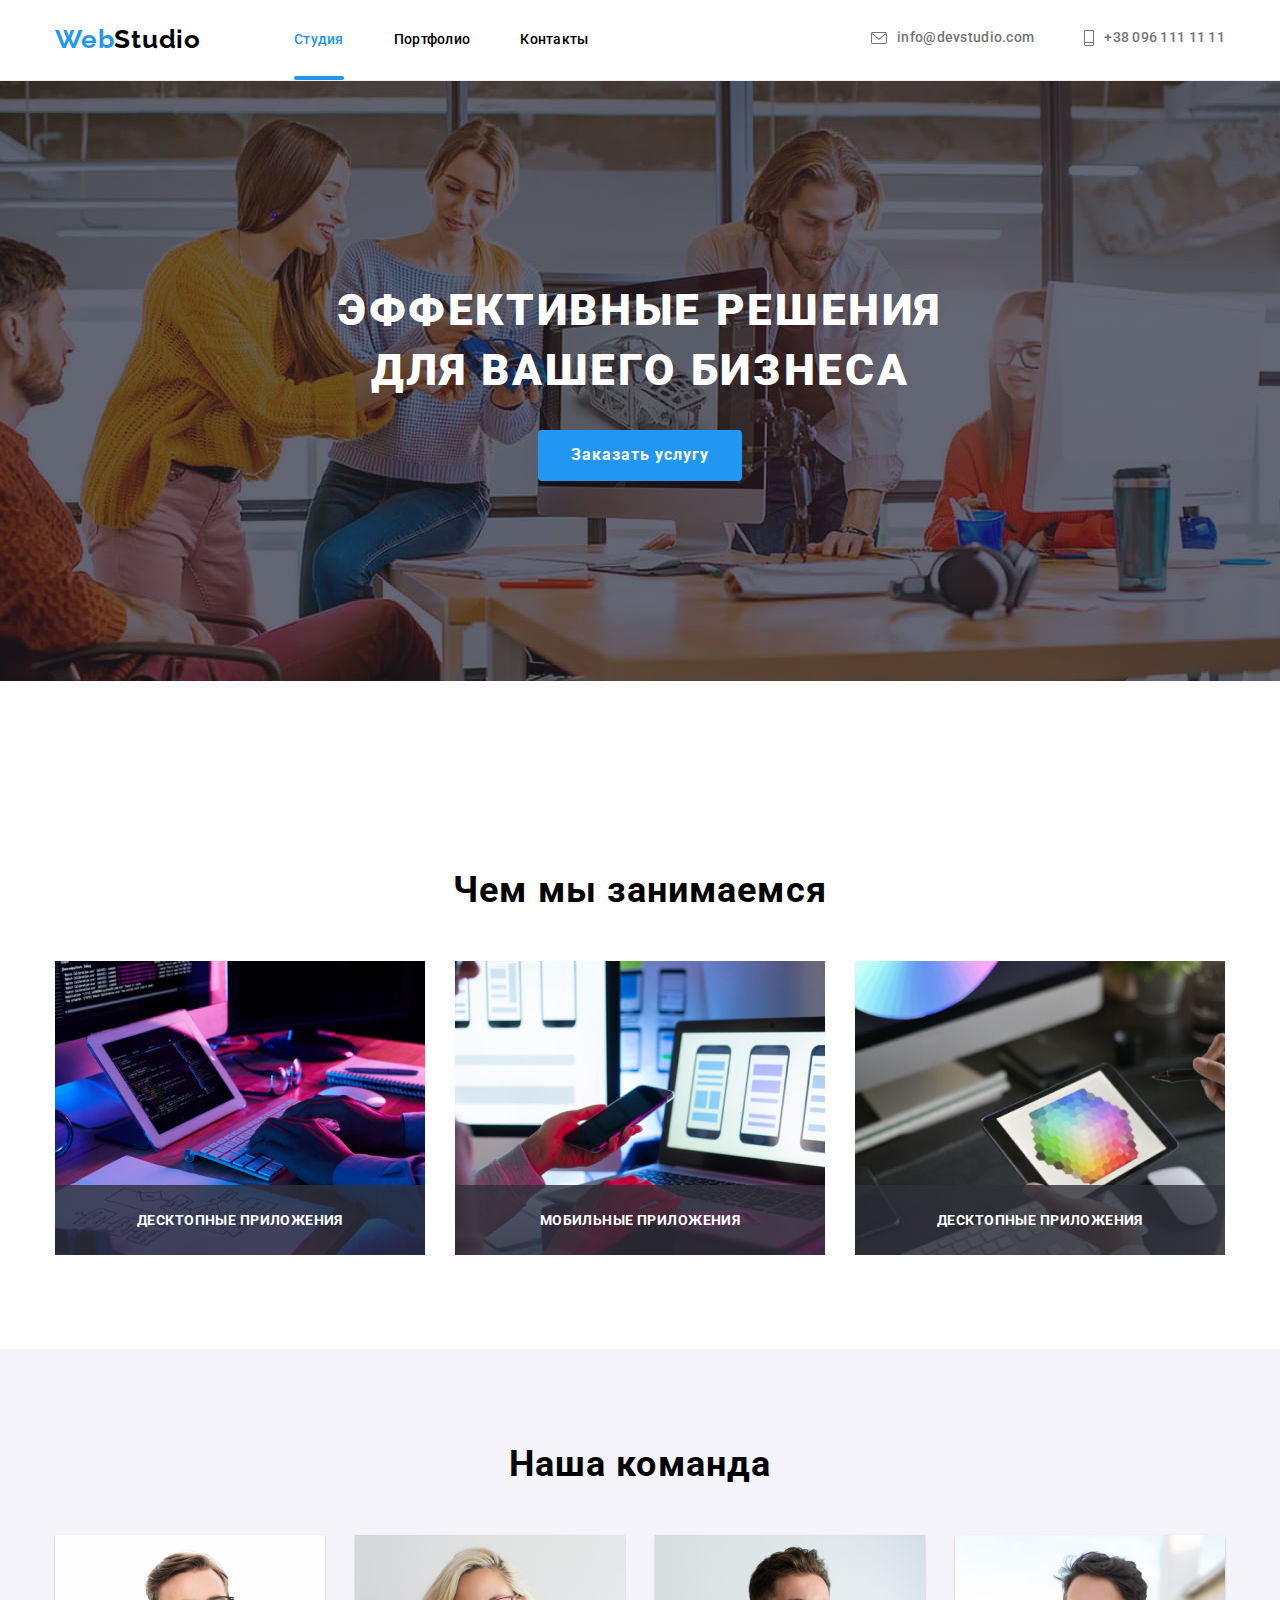
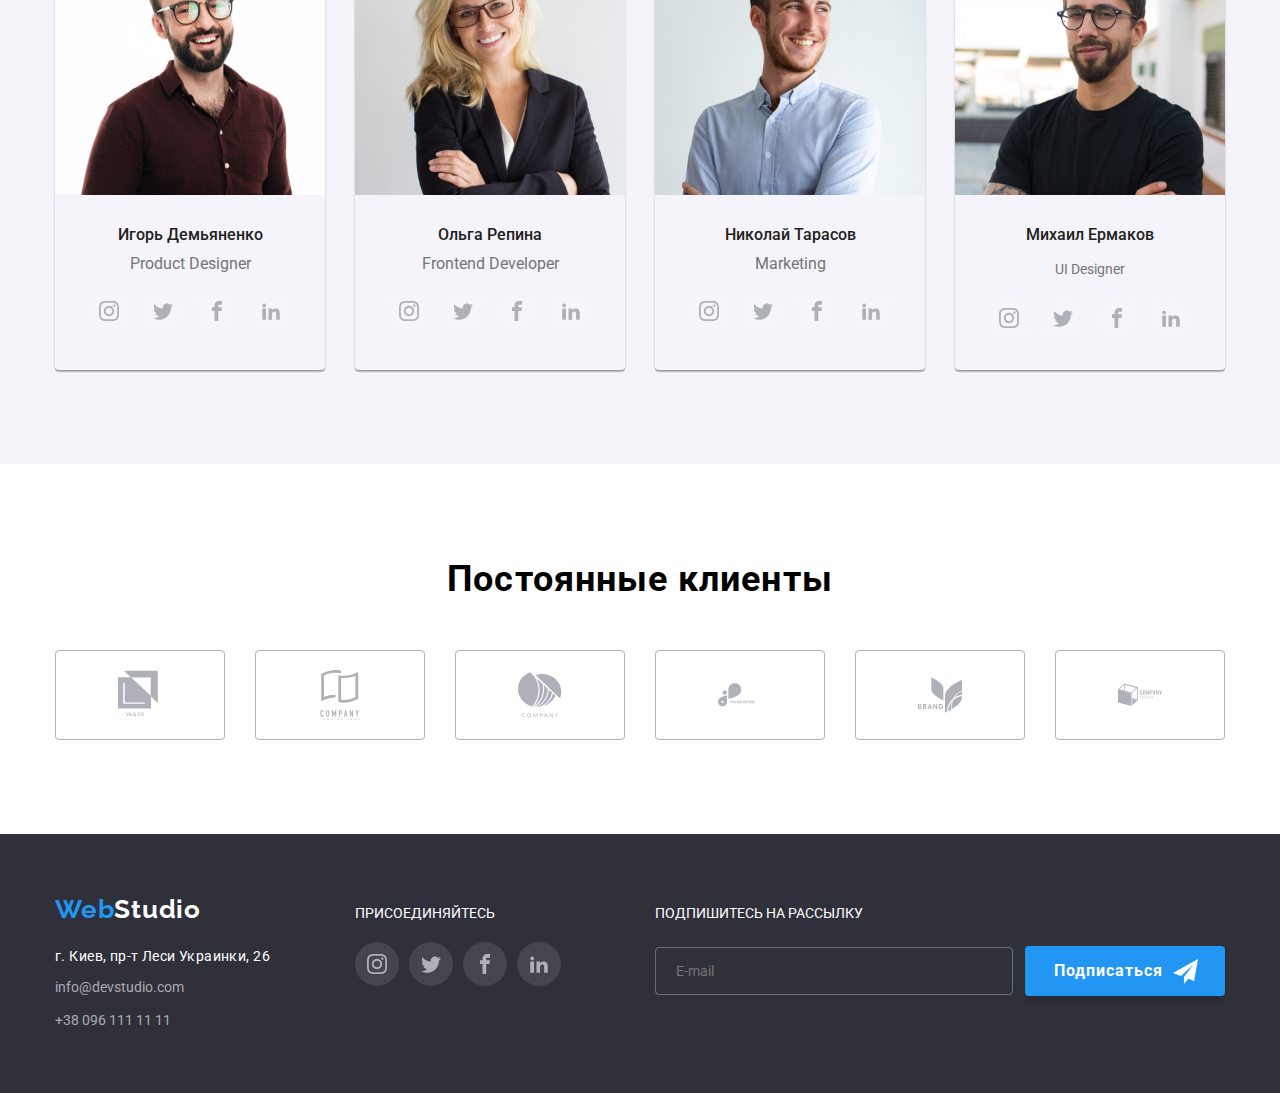
==== commit 7f056ef7: "чекбокс" ====
--- a/index.html
+++ b/index.html
@@ -117,7 +117,7 @@
         <h2 class="section-title our-work">Чем мы занимаемся</h2>
         <ul class="list flexbox content-box">
           <li class="work-photo">
-            <article class="product">
+            <div class="product">
               <div class="product-thumb">
                 <img
                   src="./images/box1.jpg"
@@ -128,10 +128,10 @@
                   <p class="work-style">десктопные приложения</p>
                 </div>
               </div>
-            </article>
+            </div>
           </li>
           <li class="work-photo">
-            <article class="product">
+            <div class="product">
               <div class="product-thumb">
                 <img
                   src="./images/box2.jpg"
@@ -142,10 +142,10 @@
                   <p class="work-style">мобильные приложения</p>
                 </div>
               </div>
-            </article>
+            </div>
           </li>
           <li class="work-photo">
-            <article class="product">
+            <div class="product">
               <div class="product-thumb">
                 <img
                   src="./images/box3.jpg"
@@ -156,7 +156,7 @@
                   <p class="work-style">десктопные приложения</p>
                 </div>
               </div>
-            </article>
+            </div>
           </li>
         </ul>
       </div>
@@ -512,6 +512,7 @@
       </div>
     </footer>
 
+    <!-- модальное окно -->
     <div class="backdrop is-hidden" data-modal>
       <div class="modal">
         <form class="form js-speaker-form">
@@ -521,7 +522,7 @@
             <input class="form-input" type="text" name="name" id="name" />
             <svg class="icon-modal" width="18" height="18">
               <use
-                href="./css/svg-icons/symbol-defs-vect.svg#icon-Vector"
+                href="./css/svg-icons/symbol-defs-vect.svg#icon-person-black-18dp-1"
               ></use>
             </svg>
           </div>
@@ -531,7 +532,7 @@
             <input class="form-input" type="tel" name="tel" id="tel" />
             <svg class="icon-modal" width="18" height="18">
               <use
-                href="./css/svg-icons/symbol-defs-vect.svg#icon-Vector-1"
+                href="./css/svg-icons/symbol-defs-vect.svg#icon-phone-black-18dp-1"
               ></use>
             </svg>
           </div>
@@ -541,13 +542,13 @@
             <input class="form-input" type="email" name="mail" id="email" />
             <svg class="icon-modal" width="18" height="18">
               <use
-                href="./css/svg-icons/symbol-defs-vect.svg#icon-Vector-2"
+                href="./css/svg-icons/symbol-defs-vect.svg#icon-email-black-18dp-1"
               ></use>
             </svg>
           </div>
 
           <div class="form-field">
-            <label for=" ">Комментарий</label>
+            <label for="comment">Комментарий</label>
             <textarea
               class="modal-form-textarea form-input"
               name="comment"
@@ -557,12 +558,12 @@
             ></textarea>
           </div>
 
-          <div class="policy-style" checkbox>
-            <input type="checkbox" name="" id="policy" />
-            <label class="form-label" for="policy"
-              >Соглашаюсь с рассылкой и принимаю
+          <div class="policy-style">
+            <label class="form-label">
+              <input class="checkbox" type="checkbox" name="checkbox" />
+              <span class="check-box"></span>
+              Соглашаюсь с рассылкой и принимаю
               <a class="modal-link" href="">Условия договора</a>
-              <span class="check-box"></span>
             </label>
           </div>
 
--- a/css/styles.css
+++ b/css/styles.css
@@ -652,19 +652,20 @@
   width: 44px;
   height: 44px;
   border-radius: 50%;
+  background-color: rgba(255, 255, 255, 0.1);
+  fill: #afb1b8;
+  transition: fill 250ms var(--timing-function);
 }
 
 .social-list .icon {
   width: 20px;
   height: 20px;
-  fill: #afb1b8;
-  transition: fill 250ms var(--timing-function);
-}
-
-.link .icons {
+}
+
+.social-list .link .icons {
   fill: var(--client-logo);
   transition: background-color 250ms var(--timing-function);
-} 
+}
 
 .social-list .link:hover .icon {
   fill: var(--main-title-text-color);
@@ -688,6 +689,7 @@
 .footer-social .text {
   display: block;
   margin-bottom: 20px;
+  margin-top: 0;
   line-height: 1.14;
   text-transform: uppercase;
   color: var(--main-title-text-color);
@@ -699,8 +701,7 @@
 
 .footer-social {
   width: 270px;
-    margin-right: 70px;
-}
+  margin-right: 70px;
 }
 
 .footer-social .link {
@@ -709,50 +710,36 @@
 }
 
 .form-input {
-        width: 448px;
-    height: 40px;
-    border: 1px solid rgba(33, 33, 33, 0.2);
-    box-sizing: border-box;
-    border-radius: 4px;
-    margin-bottom: 14px;
-    padding-left: 42px;
-    outline: none;
-}
-
-.form-label {
-        margin-bottom: 4px;
-    font-family: Roboto;
-    font-style: normal;
-    font-weight: normal;
-    font-size: 12px;
-    /* line-height: 14px; */
-    letter-spacing: 0.01em;
-    color: #757575;
-}
-
-
+  width: 448px;
+  height: 40px;
+  border: 1px solid rgba(33, 33, 33, 0.2);
+  box-sizing: border-box;
+  border-radius: 4px;
+  margin-bottom: 14px;
+  padding-left: 42px;
+  outline: none;
+}
 
 .sign-in-button {
-    height: 50px;
-    width: 200px;
-    display: flex;
-    align-items: center;
-    text-align: center;
-    font-family: Roboto;
-    font-style: normal;
-    font-weight: bold;
-    font-size: 16px;
-    line-height: 1.9;
-    letter-spacing: 0.06em;
-    color: #ffffff;
-    background-color: var(--accent-color);
-    padding-left: 29px;
-    box-shadow: 0px 4px 4px rgba(0, 0, 0, 0.15);
-    border-radius: 4px;
-    border: none;
-}
-
-
+  height: 50px;
+  width: 200px;
+  display: flex;
+  align-items: center;
+  text-align: center;
+  font-family: Roboto;
+  font-style: normal;
+  font-weight: bold;
+  font-size: 16px;
+  line-height: 1.9;
+  letter-spacing: 0.06em;
+  color: #ffffff;
+  background-color: var(--accent-color);
+  padding-left: 29px;
+  box-shadow: 0px 4px 4px rgba(0, 0, 0, 0.15);
+  border-radius: 4px;
+  border: none;
+  cursor: pointer;
+}
 
 .link {
   text-decoration: none;
@@ -952,13 +939,13 @@
 }
 
 .modal-form-textarea {
-    height: 120px;
-    border: 1px solid rgba(33, 33, 33, 0.2);
-    box-sizing: border-box;
-    border-radius: 4px;
-    resize: none;
-    margin-bottom: 20px;
-    padding: 12px 16px;
+  height: 120px;
+  border: 1px solid rgba(33, 33, 33, 0.2);
+  box-sizing: border-box;
+  border-radius: 4px;
+  resize: none;
+  margin-bottom: 20px;
+  padding: 12px 16px;
 }
 
 .form {
@@ -976,7 +963,7 @@
 }
 
 .form-field input {
- margin: 0;
+  margin: 0;
   padding: 12px;
   padding-left: 42px;
   border: 1px solid rgba(33, 33, 33, 0.2);
@@ -986,7 +973,6 @@
 
 .form-field label {
   margin-bottom: 4px;
-  
 }
 
 .form-field input::placeholder {
@@ -1003,31 +989,43 @@
 .form-field .button {
   display: flex;
   box-shadow: 0px 4px 4px rgba(0, 0, 0, 0.15);
-
 }
 
 .form-button-icon {
-    height: 35px;
-    width: 35px;
-    padding-left: 10px;
-    fill: #ffffff;
+  height: 35px;
+  width: 35px;
+  padding-left: 10px;
+  fill: #ffffff;
 }
 
 /* стилизация checkbox */
 
+.checkbox {
+  position: absolute;
+  appearance: none;
+}
+
 .check-box {
-    position: absolute;
-    background-image: url(../css/svg-icons/Vector3.svg);
-    background-image: url(../css/svg-icons/Vector3-1.svg);
-    width: 16px;
-    height: 15px;
-    left: 30px;
-}
-
-/* input[type="checkbox"] {
+  position: absolute;
+  margin-left: -23px;
   width: 16px;
   height: 15px;
-} */
+  background-image: url(../css/svg-icons/check-ram.svg);
+}
+
+/* checked */
+
+.checkbox:checked + .check-box {
+  background-color: var(--accent-color);
+  background-image: url(../css/svg-icons/icon-check.svg);
+  border-radius: 2px;
+  /* background-image: url(../css/svg-icons/icon-check-color.svg); */
+}
+
+.form-label {
+  align-items: center;
+  display: flex;
+}
 
 .policy-style label {
   font-size: 14px;
@@ -1036,21 +1034,13 @@
 
   color: #757575;
 
-  margin-left: 7px;
+  margin-left: 35px;
 }
 
 .policy-style {
   display: flex;
   align-items: center;
   margin-bottom: 30px;
-}
-
-.check-box {
-  position: absolute;
-  background-image: url(../images/Vector.svg);
-  width: 16px;
-  height: 15px;
-  left: 30px;
 }
 
 .modal-link {
@@ -1084,17 +1074,15 @@
 /* иконки в модальном окне */
 .icon-modal {
   position: absolute;
-  top: 29px;
+  top: 27px;
   left: 14px;
   height: 18px;
   width: 18px;
-  
 
   display: inline-block;
 
   transform: translateY(50%);
 }
-
 
 /* ховер форм */
 
@@ -1108,76 +1096,76 @@
 
 .modal-form-textarea:focus {
   border-color: var(--accent-color);
-  }
-
-  /* футер подписка на рассылку */
-  .footer-sighning {
-    margin-top: 12px;
-    display: block;
-  }
+}
+
+/* футер подписка на рассылку */
+.footer-sighning {
+  /* margin-top: 12px; */
+  display: block;
+}
+
 .subscription {
   text-transform: uppercase;
-    color: var(--main-title-text-color);
-    margin-bottom: 20px;
-}
-
+  color: var(--main-title-text-color);
+  margin-bottom: 20px;
+  margin-top: 0;
+}
 
 .form-footer {
-    display: flex;
-    flex-direction: row;
-    justify-content: center;
-    align-items: baseline;
+  display: flex;
+  flex-direction: row;
+  justify-content: center;
+  align-items: baseline;
 }
 
 .form-label-footer {
   margin-bottom: 4px;
-    font-family: Roboto;
-    font-style: normal;
-    font-weight: normal;
-    font-size: 12px;
-    line-height: 14px;
-    letter-spacing: 0.01em;
-    color: #757575;
+  font-family: Roboto;
+  font-style: normal;
+  font-weight: normal;
+  font-size: 12px;
+  line-height: 14px;
+  letter-spacing: 0.01em;
+  color: #757575;
 }
 
 .form-input-footer {
   height: 48px;
-    width: 358px;
-    border: 1px solid rgba(255, 255, 255, 0.3);
-    border-radius: 4px;
-    padding: 0 20px;
-    background-color: transparent;
-    color: rgba(255, 255, 255, 0.6);
+  width: 358px;
+  border: 1px solid rgba(255, 255, 255, 0.3);
+  border-radius: 4px;
+  padding: 0 20px;
+  background-color: transparent;
+  color: rgba(255, 255, 255, 0.6);
 }
 
 .sign-in-button {
-    height: 50px;
-    width: 200px;
-    display: flex;
-    align-items: center;
-    text-align: center;
-    font-family: Roboto;
-    font-style: normal;
-    font-weight: bold;
-    font-size: 16px;
-    line-height: 1.9;
-    letter-spacing: 0.06em;
-    color: #ffffff;
-    background-color: var(--accent-color);
-    padding-left: 29px;
-    box-shadow: 0px 4px 4px rgba(0, 0, 0, 0.15);
-    border-radius: 4px;
-    border: none;
+  height: 50px;
+  width: 200px;
+  display: flex;
+  align-items: center;
+  text-align: center;
+  font-family: Roboto;
+  font-style: normal;
+  font-weight: bold;
+  font-size: 16px;
+  line-height: 1.9;
+  letter-spacing: 0.06em;
+  color: #ffffff;
+  background-color: var(--accent-color);
+  padding-left: 29px;
+  box-shadow: 0px 4px 4px rgba(0, 0, 0, 0.15);
+  border-radius: 4px;
+  border: none;
 }
 
 .form-button-icon {
-    height: 35px;
-    width: 35px;
-    padding-left: 10px;
-    fill: var(--primary-white-color);
-}
-
+  height: 35px;
+  width: 35px;
+  padding-left: 10px;
+  fill: var(--primary-white-color);
+}
 
 .form-window {
-    padding-right: 12px;
-}+  padding-right: 12px;
+}
